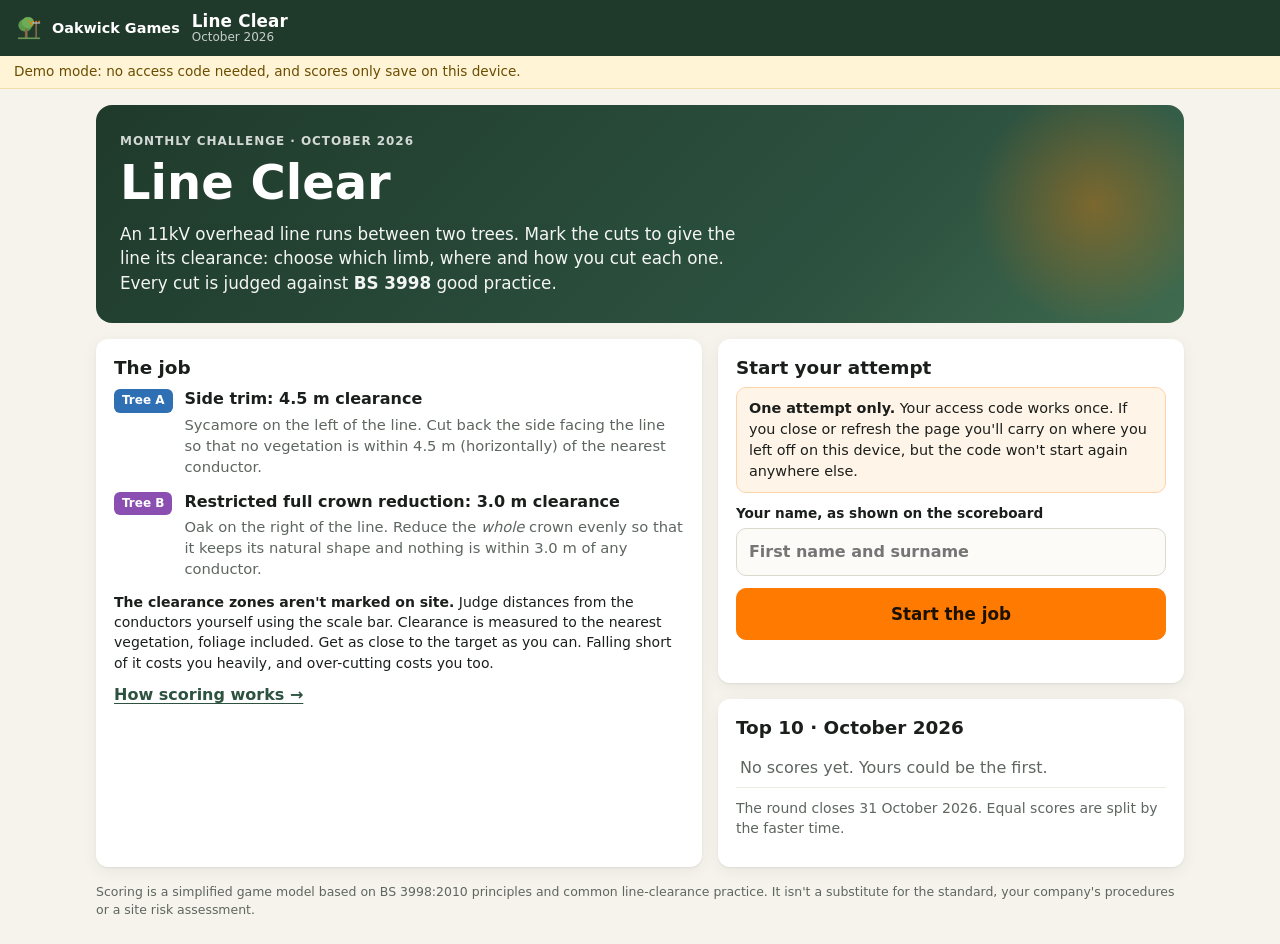
==== games/2026-10-line-clear/index.html @ 3336a116 "Add files via upload" ====
<!doctype html>
<html lang="en-GB">
<head>
<meta charset="utf-8">
<meta name="viewport" content="width=device-width, initial-scale=1, viewport-fit=cover">
<meta name="theme-color" content="#1f3a2b">
<title>Line Clear · Oakwick Games</title>
<link rel="manifest" href="../../manifest.webmanifest">
<link rel="icon" href="../../icons/icon-192.png">
<link rel="apple-touch-icon" href="../../icons/icon-192.png">
<link rel="stylesheet" href="style.css">
</head>
<body>
<header class="bar">
  <a class="brand" href="../../index.html" title="Oakwick Games home"><img src="../../icons/icon-192.png" alt=""><span>Oakwick Games</span></a>
  <div class="title"><strong>Line Clear</strong><span id="roundLabel"></span></div>
  <div class="hud" id="hud" hidden>
    <span class="chip" title="Time"><svg viewBox="0 0 24 24"><circle cx="12" cy="13" r="8"/><path d="M12 9v4l3 2M9 2h6"/></svg><b id="timer">00:00</b></span>
    <span class="chip" title="Cuts marked"><svg viewBox="0 0 24 24"><circle cx="6" cy="6" r="3"/><circle cx="6" cy="18" r="3"/><path d="M20 4L8.1 15.9M14.5 14.5L20 20M8.1 8.1L12 12"/></svg><b id="cutCount">0</b></span>
    <button class="btn primary" id="btnSubmit">Submit</button>
  </div>
</header>

<div class="demo-banner" id="demoBanner" hidden>Demo mode: no access code needed, and scores only save on this device.</div>

<!-- ============ INTRO ============ -->
<main id="screenIntro" class="screen intro">
  <section class="hero">
    <div class="hero-text">
      <p class="eyebrow">Monthly challenge · <span class="roundLabel"></span></p>
      <h1>Line Clear</h1>
      <p class="lede">An 11kV overhead line runs between two trees. Mark the cuts to give the line its clearance: choose which limb, where and how you cut each one. Every cut is judged against <b>BS&nbsp;3998</b> good practice.</p>
    </div>
  </section>

  <div class="intro-grid">
    <section class="card brief">
      <h2>The job</h2>
      <div class="spec">
        <div class="spec-item"><span class="tag a">Tree A</span><div><b>Side trim: 4.5 m clearance</b><p>Sycamore on the left of the line. Cut back the side facing the line so that no vegetation is within 4.5 m (horizontally) of the nearest conductor.</p></div></div>
        <div class="spec-item"><span class="tag b">Tree B</span><div><b>Restricted full crown reduction: 3.0 m clearance</b><p>Oak on the right of the line. Reduce the <i>whole</i> crown evenly so that it keeps its natural shape and nothing is within 3.0 m of any conductor.</p></div></div>
      </div>
      <p class="small"><b>The clearance zones aren't marked on site.</b> Judge distances from the conductors yourself using the scale bar. Clearance is measured to the nearest vegetation, foliage included. Get as close to the target as you can. Falling short of it costs you heavily, and over-cutting costs you too.</p>
      <button class="link" id="btnRules">How scoring works →</button>
    </section>

    <section class="card start" id="startCard">
      <h2>Start your attempt</h2>
      <p class="warn"><b>One attempt only.</b> Your access code works once. If you close or refresh the page you'll carry on where you left off on this device, but the code won't start again anywhere else.</p>
      <form id="startForm" autocomplete="off">
        <label id="codeRow">Access code<input id="inCode" name="code" maxlength="12" placeholder="e.g. K7Q4-M2XP" autocapitalize="characters" spellcheck="false"></label>
        <label>Your name, as shown on the scoreboard<input id="inName" name="name" maxlength="24" placeholder="First name and surname" required></label>
        <button class="btn primary big" type="submit" id="btnStart">Start the job</button>
        <p class="error" id="startError" role="alert"></p>
      </form>
    </section>

    <section class="card done" id="doneCard" hidden>
      <h2>You've played this month</h2>
      <p>Thanks, <b id="doneName"></b>. Your score:</p>
      <p class="bigscore" id="doneScore">0</p>
      <p class="small">The top score when the round closes on <span class="closes"></span> wins the monthly prize.</p>
      <button class="btn" id="btnViewResults" hidden>View my breakdown</button>
    </section>

    <section class="card board">
      <h2>Top 10 · <span class="roundLabel"></span></h2>
      <ol class="leaderboard" id="boardIntro"><li class="muted">Loading…</li></ol>
      <p class="small muted">The round closes <span class="closes"></span>. Equal scores are split by the faster time.</p>
    </section>
  </div>
  <p class="disclaimer">Scoring is a simplified game model based on BS 3998:2010 principles and common line-clearance practice. It isn't a substitute for the standard, your company's procedures or a site risk assessment.</p>
</main>

<!-- ============ PLAY ============ -->
<main id="screenPlay" class="screen play" hidden>
  <div class="stage" id="stage">
    <canvas id="scene" aria-label="Site view: two trees either side of an overhead line. Tap a branch to mark a cut."></canvas>
    <div class="tools">
      <div class="seg" role="group" aria-label="View">
        <button data-view="A">Tree A</button>
        <button data-view="all">Site</button>
        <button data-view="B">Tree B</button>
      </div>
      <div class="seg" role="group" aria-label="Zoom">
        <button data-zoom="-1" title="Zoom out">−</button>
        <button data-zoom="1" title="Zoom in">+</button>
      </div>
      <div class="seg" role="group" aria-label="Layers">
        <button class="on" data-layer="ghost" title="Show wood you're removing">Show removed</button>
      </div>
    </div>
    <div class="toast" id="toast" role="status"></div>
    <div class="hint" id="hint">Tap a branch to mark a cut · drag to pan · pinch or scroll to zoom</div>
  </div>

  <aside class="panel collapsed" id="panel">
    <!-- cut list -->
    <div id="listView">
      <div class="panel-head sheet-head" id="sheetHead"><h3>Your cuts <span id="listCount"></span></h3><span class="head-right"><button class="link" id="btnRules2">Rules</button><span class="sheet-caret" aria-hidden="true"></span></span></div>
      <p class="small muted" id="listEmpty">No cuts yet. Tap a branch in the site view to mark one.</p>
      <div id="cutList"></div>
    </div>
    <!-- cut editor -->
    <div id="editView" hidden>
      <div class="panel-head"><h3 id="editTitle">New cut</h3><button class="icon" id="btnEditClose" title="Close">✕</button></div>
      <div class="closeup-wrap">
        <canvas id="closeup" aria-label="Close-up of the cut"></canvas>
        <div class="closeup-legend"><span><i class="lg-cut"></i>Your cut</span><span><i class="lg-collar"></i>Collar edge</span><span><i class="lg-ridge"></i>Bark ridge</span></div>
        <div class="readout"><span>Stem Ø</span><b id="roDiam">–</b></div>
      </div>
      <div class="ctl">
        <span class="ctl-label">Position <small>(drag the close-up, or nudge)</small></span>
        <div class="nudge">
          <button data-nudge="-0.05">−5 cm</button><button data-nudge="-0.01">−1 cm</button>
          <button data-nudge="0.01">+1 cm</button><button data-nudge="0.05">+5 cm</button>
        </div>
        <small class="muted">− moves towards the union, + moves towards the tip</small>
      </div>
      <div class="ctl">
        <span class="ctl-label">Cut angle <b id="roAngle">0°</b></span>
        <div class="angle-row"><button data-ang="-1">↻</button><input type="range" id="inAngle" min="-60" max="60" step="1" value="0"><button data-ang="1">↺</button></div>
        <small class="muted">0° is square across the stem</small>
      </div>
      <div class="ctl">
        <span class="ctl-label">Technique</span>
        <div class="seg wide" id="segMethod">
          <button data-m="1" class="on">Single cut</button>
          <button data-m="3">Three-cut method</button>
        </div>
      </div>
      <div class="edit-actions">
        <button class="btn primary" id="btnConfirm">Confirm cut</button>
        <button class="btn danger" id="btnDelete" hidden>Delete</button>
      </div>
    </div>
  </aside>
</main>

<!-- ============ RESULTS ============ -->
<main id="screenResults" class="screen results" hidden>
  <section class="result-hero">
    <p class="eyebrow">Your score</p>
    <p class="bigscore" id="resTotal">0</p>
    <p class="muted">out of 1000</p>
    <p id="resRank" class="rank"></p>
  </section>
  <div class="result-grid">
    <section class="card"><canvas id="resultScene" class="result-scene"></canvas></section>
    <section class="card board">
      <h2>Top 10 · <span class="roundLabel"></span></h2>
      <ol class="leaderboard" id="boardResults"></ol>
    </section>
  </div>
  <div id="resTrees" class="result-trees"></div>
  <p class="center"><a class="btn" href="../../index.html">Back to Oakwick Games</a></p>
</main>

<!-- ============ DIALOGS ============ -->
<dialog id="dlgRules" class="dlg">
  <form method="dialog">
    <h2>How scoring works</h2>
    <p>Each tree is worth <b>500</b> points, so the maximum is <b>1000</b>.</p>
    <table class="rules">
      <tr><th>Clearance</th><td>200</td><td>Full marks for hitting the target exactly (A: 4.5 m side, B: 3.0 m all round). Marks drop away the more you over-cut (none left at 1.5 m over). Falling short of the clearance at all halves your marks, and they're gone by 0.5 m short.</td></tr>
      <tr><th>Cut quality</th><td>200</td><td>Every cut is scored out of 100 against BS&nbsp;3998 good practice (below), then averaged, with bigger cuts counting for more.</td></tr>
      <tr><th>Crown</th><td>100</td><td>Remove no more than 30% of the leaf-bearing material. On Tree B, reduce the crown <i>evenly all round</i> so it keeps its natural shape.</td></tr>
    </table>
    <h3>Each cut (out of 100)</h3>
    <ul class="rules-list">
      <li><b>Position (45):</b> removal cuts go just outside the branch collar, and reduction cuts go just beyond a lateral (a growth point). No flush cuts into the collar or bark ridge, and no stubs. A heading cut between unions gets no position marks.</li>
      <li><b>Angle (20):</b> use the angle that keeps the wound smallest without damaging the collar or ridge. For a reduction, that's roughly bisecting the branch bark ridge and a line square to the stem you're removing.</li>
      <li><b>Proportions (15):</b> when reducing, the lateral you keep should be at least one-third of the diameter of the stem you're removing. When removing a branch, it should be no more than one-third of the parent stem.</li>
      <li><b>Wound size (10):</b> keep cuts to 100 mm diameter or less.</li>
      <li><b>Technique (10):</b> use the three-cut method on limbs over 75 mm so the bark doesn't tear.</li>
    </ul>
    <p class="small">The clearance zones aren't drawn while you work, so judge them from the conductors and the scale bar. You'll see them, and your actual clearances, on the results screen. On Tree A, cuts that don't help the clearance count half. BS&nbsp;3998 says to remove no more than necessary. Equal scores are split by the faster time.</p>
    <p class="disclaimer">This is a simplified game model based on BS 3998:2010 principles. Always follow the standard and your company's procedures on site.</p>
    <div class="dlg-actions"><button class="btn primary" value="ok">Got it</button></div>
  </form>
</dialog>

<dialog id="dlgSubmit" class="dlg">
  <form method="dialog">
    <h2>Submit your work?</h2>
    <p id="submitSummary"></p>
    <p><b>This is final.</b> Once you submit, you can't change your cuts or play again this month.</p>
    <p class="error" id="submitError" role="alert"></p>
    <div class="dlg-actions"><button class="btn" value="cancel">Keep working</button><button class="btn primary" id="btnSubmitGo" value="go">Submit</button></div>
  </form>
</dialog>

<script src="config.js"></script>
<script src="trees-data.js"></script>
<script src="engine.js"></script>
<script src="game.js"></script>
<script>
  if ('serviceWorker' in navigator && location.protocol === 'https:') navigator.serviceWorker.register('../../sw.js').catch(function () {});
</script>
</body>
</html>
---- games/2026-10-line-clear/style.css ----
:root {
  --forest: #1f3a2b;
  --forest-2: #2d5240;
  --moss: #4f7a4a;
  --hivis: #ff7a00;
  --hivis-dk: #d96400;
  --paper: #f5f3ec;
  --card: #ffffff;
  --ink: #1b1f1c;
  --muted: #5e6660;
  --line: #dcd8cc;
  --a: #2f6fb3;
  --b: #8a4fb0;
  --bad: #c2362b;
  --good: #2f8a4a;
  --radius: 12px;
  --shadow: 0 1px 2px rgba(0,0,0,.06), 0 4px 16px rgba(0,0,0,.06);
  --font: system-ui, -apple-system, "Segoe UI", Roboto, "Helvetica Neue", Arial, sans-serif;
}
* { box-sizing: border-box; }
html, body { margin: 0; }
body { display: flex; flex-direction: column; min-height: 100vh; min-height: 100dvh; }
body.playing { height: 100vh; height: 100dvh; overflow: hidden; }
body { font-family: var(--font); color: var(--ink); background: var(--paper); line-height: 1.45; -webkit-tap-highlight-color: transparent; }
[hidden] { display: none !important; }
h1, h2, h3 { line-height: 1.15; margin: 0 0 .5em; }
h2 { font-size: 1.15rem; }
h3 { font-size: 1rem; }
p { margin: 0 0 .75em; }
.small { font-size: .875rem; }
.muted { color: var(--muted); }
.center { text-align: center; }
button { font: inherit; color: inherit; }

/* ---------- top bar ---------- */
.bar { position: sticky; top: 0; z-index: 20; display: flex; align-items: center; gap: 12px; padding: 8px 14px; padding-top: max(8px, env(safe-area-inset-top)); background: var(--forest); color: #fff; min-height: 56px; }
.brand { display: flex; align-items: center; gap: 8px; color: #fff; text-decoration: none; font-weight: 600; font-size: .9rem; white-space: nowrap; }
.brand img { width: 30px; height: 30px; border-radius: 7px; }
.title { display: flex; flex-direction: column; line-height: 1.1; margin-right: auto; }
.title strong { font-size: 1.05rem; letter-spacing: .01em; }
.title span { font-size: .75rem; opacity: .75; }
.hud { display: flex; align-items: center; gap: 8px; }
.chip { display: inline-flex; align-items: center; gap: 5px; background: rgba(255,255,255,.12); border-radius: 999px; padding: 5px 10px; font-size: .85rem; font-variant-numeric: tabular-nums; }
.chip svg { width: 16px; height: 16px; fill: none; stroke: currentColor; stroke-width: 2; stroke-linecap: round; }
.demo-banner { background: #fff4d6; color: #6b4d00; font-size: .85rem; padding: 6px 14px; border-bottom: 1px solid #f0dfa8; }

/* ---------- buttons ---------- */
.btn { display: inline-flex; align-items: center; justify-content: center; gap: 6px; border: 1px solid var(--line); background: #fff; border-radius: 10px; padding: 9px 14px; font-weight: 600; cursor: pointer; text-decoration: none; color: var(--ink); min-height: 40px; }
.btn:hover { border-color: #bfb9a8; }
.btn.primary { background: var(--hivis); border-color: var(--hivis); color: #1a1100; }
.btn.primary:hover { background: #ff8b1f; }
.btn.danger { color: var(--bad); border-color: #ecc4c0; }
.btn.big { width: 100%; padding: 13px; font-size: 1.05rem; }
.btn:disabled { opacity: .55; cursor: wait; }
.link { background: none; border: 0; padding: 0; color: var(--forest-2); font-weight: 600; cursor: pointer; text-decoration: underline; text-underline-offset: 3px; }
.icon { background: none; border: 0; font-size: 1.1rem; cursor: pointer; padding: 4px 8px; border-radius: 8px; }
.icon:hover { background: #f0ede4; }
.bar .btn.primary { min-height: 36px; padding: 6px 14px; }

/* ---------- intro ---------- */
.screen.intro, .screen.results { width: 100%; max-width: 1120px; margin: 0 auto; padding: 16px; }
.hero { background: linear-gradient(135deg, var(--forest) 0%, var(--forest-2) 70%, #3f6b4f 100%); color: #fff; border-radius: 16px; padding: 28px 24px; margin-bottom: 16px; position: relative; overflow: hidden; }
.hero::after { content: ""; position: absolute; right: -40px; top: -30px; width: 260px; height: 260px; border-radius: 50%; background: radial-gradient(circle, rgba(255,122,0,.35), transparent 65%); }
.hero h1 { font-size: clamp(2rem, 6vw, 3rem); margin-bottom: .25em; }
.hero .lede { max-width: 640px; font-size: 1.05rem; opacity: .95; margin: 0; }
.eyebrow { text-transform: uppercase; letter-spacing: .08em; font-size: .75rem; font-weight: 700; opacity: .8; margin-bottom: .4em; }
.intro-grid { display: grid; grid-template-columns: 1.3fr 1fr; gap: 16px; }
.card { background: var(--card); border-radius: var(--radius); box-shadow: var(--shadow); padding: 18px; min-width: 0; }
.brief { grid-row: span 2; }
.spec { display: grid; gap: 12px; margin-bottom: 12px; }
.spec-item { display: flex; gap: 12px; align-items: flex-start; }
.spec-item p { margin: .2em 0 0; color: var(--muted); font-size: .92rem; }
.tag { flex: none; font-size: .75rem; font-weight: 700; color: #fff; padding: 3px 8px; border-radius: 6px; margin-top: 2px; }
.tag.a { background: var(--a); } .tag.b { background: var(--b); }
.warn { background: #fff4e8; border: 1px solid #ffd2a8; border-radius: 10px; padding: 10px 12px; font-size: .9rem; }
form label { display: block; font-size: .85rem; font-weight: 600; margin-bottom: 12px; }
form input { display: block; width: 100%; margin-top: 5px; font: inherit; font-size: 1rem; padding: 11px 12px; border: 1px solid var(--line); border-radius: 10px; background: #fcfbf8; }
form input:focus { outline: 2px solid var(--hivis); outline-offset: 1px; border-color: transparent; }
#inCode { text-transform: uppercase; letter-spacing: .12em; font-family: ui-monospace, "SF Mono", Consolas, monospace; }
.error { color: var(--bad); font-size: .9rem; min-height: 1.2em; margin: 8px 0 0; }
.bigscore { font-size: 3.2rem; font-weight: 800; margin: 0; line-height: 1; font-variant-numeric: tabular-nums; color: var(--forest); }
.disclaimer { font-size: .78rem; color: var(--muted); margin-top: 16px; }

/* leaderboard */
.leaderboard { list-style: none; padding: 0; margin: 0 0 10px; counter-reset: rank; }
.leaderboard li { display: flex; align-items: center; gap: 10px; padding: 8px 4px; border-bottom: 1px solid #eeebe3; counter-increment: rank; font-variant-numeric: tabular-nums; }
.leaderboard li:not(.muted)::before { content: counter(rank); width: 26px; height: 26px; flex: none; border-radius: 50%; background: #efece3; display: grid; place-items: center; font-weight: 700; font-size: .8rem; }
.leaderboard li:nth-child(1)::before { background: #f6c945; }
.leaderboard li:nth-child(2)::before { background: #d6d9dc; }
.leaderboard li:nth-child(3)::before { background: #e3a877; }
.leaderboard .nm { flex: 1; min-width: 0; overflow: hidden; text-overflow: ellipsis; white-space: nowrap; }
.leaderboard .sc { font-weight: 700; }
.leaderboard .tm { color: var(--muted); font-size: .8rem; width: 44px; text-align: right; }
.leaderboard li.me { background: #fff4e8; border-radius: 8px; }

/* ---------- play ---------- */
.screen.play { flex: 1; min-height: 0; display: flex; }
.stage { position: relative; flex: 1; min-width: 0; background: #cfe3ef; overflow: hidden; touch-action: none; }
#scene { display: block; width: 100%; height: 100%; cursor: crosshair; }
.stage.measure #scene { cursor: cell; }
.stage.panning #scene { cursor: grabbing; }
.tools { position: absolute; left: 10px; right: 10px; top: 10px; display: flex; flex-wrap: wrap; gap: 8px; pointer-events: none; }
.seg { display: inline-flex; background: rgba(255,255,255,.94); border-radius: 10px; box-shadow: var(--shadow); padding: 3px; pointer-events: auto; }
.seg button { border: 0; background: none; padding: 6px 10px; border-radius: 7px; font-size: .85rem; font-weight: 600; cursor: pointer; display: inline-flex; align-items: center; gap: 5px; min-height: 32px; }
.seg button svg { width: 16px; height: 16px; fill: none; stroke: currentColor; stroke-width: 2; stroke-linecap: round; stroke-linejoin: round; }
.seg button.on { background: var(--forest); color: #fff; }
.seg button:not(.on):hover { background: #efece3; }
.seg.wide { display: flex; box-shadow: none; border: 1px solid var(--line); }
.seg.wide button { flex: 1; justify-content: center; }
.toast { position: absolute; left: 50%; bottom: 60px; transform: translateX(-50%) translateY(20px); background: rgba(27,31,28,.92); color: #fff; padding: 9px 14px; border-radius: 10px; font-size: .9rem; opacity: 0; transition: .25s; pointer-events: none; max-width: calc(100% - 32px); text-align: center; }
.toast.show { opacity: 1; transform: translateX(-50%); }
.hint { position: absolute; left: 50%; bottom: 14px; transform: translateX(-50%); background: rgba(255,255,255,.9); padding: 6px 12px; border-radius: 999px; font-size: .8rem; color: var(--muted); white-space: nowrap; pointer-events: none; }

.panel { width: 340px; flex: none; background: #fff; border-left: 1px solid var(--line); overflow-y: auto; padding: 14px 16px calc(16px + env(safe-area-inset-bottom)); }
.panel-head { display: flex; align-items: center; justify-content: space-between; margin-bottom: 8px; }
.panel-head h3 { margin: 0; }
.cut-group h4 { font-size: .8rem; text-transform: uppercase; letter-spacing: .06em; color: var(--muted); margin: 14px 0 6px; }
.cut-item { display: flex; align-items: center; gap: 10px; padding: 8px 10px; border: 1px solid #ebe8df; border-radius: 10px; margin-bottom: 6px; cursor: pointer; background: #fff; width: 100%; text-align: left; }
.cut-item:hover { border-color: var(--hivis); }
.cut-item .num { width: 26px; height: 26px; border-radius: 50%; background: var(--hivis); color: #1a1100; font-weight: 700; display: grid; place-items: center; font-size: .8rem; flex: none; }
.cut-item .meta { flex: 1; font-size: .85rem; }
.cut-item .meta b { display: block; font-size: .9rem; }

.closeup-wrap { position: relative; background: #e6eff4; border-radius: 10px; overflow: hidden; margin-bottom: 8px; }
#closeup { display: block; width: 100%; aspect-ratio: 1 / 1; touch-action: none; cursor: ew-resize; }
.closeup-legend { position: absolute; left: 6px; bottom: 6px; display: flex; gap: 8px; font-size: .7rem; background: rgba(255,255,255,.85); padding: 3px 7px; border-radius: 6px; }
.closeup-legend i { display: inline-block; width: 12px; height: 3px; vertical-align: middle; margin-right: 3px; border-radius: 2px; }
.lg-cut { background: var(--hivis); } .lg-collar { background: #e9d5a7; outline: 1px solid #8a6a3a; } .lg-ridge { background: #2e1d10; }
.readout { position: absolute; right: 6px; top: 6px; display: flex; gap: 6px; align-items: baseline; padding: 5px 9px; background: rgba(255,255,255,.92); border-radius: 8px; font-size: .8rem; box-shadow: 0 1px 3px rgba(0,0,0,.12); }
.readout b { font-size: 1rem; font-variant-numeric: tabular-nums; }
.ctl { margin-bottom: 12px; }
.ctl-label { display: block; font-size: .85rem; font-weight: 600; margin-bottom: 5px; }
.ctl-label small { font-weight: 400; color: var(--muted); }
.ctl small.muted { display: block; font-size: .75rem; margin-top: 3px; }
.nudge { display: grid; grid-template-columns: repeat(4, 1fr); gap: 6px; }
.nudge button, .angle-row button { border: 1px solid var(--line); background: #fff; border-radius: 8px; padding: 7px 0; font-weight: 600; cursor: pointer; font-size: .85rem; }
.nudge button:hover, .angle-row button:hover { border-color: var(--hivis); }
.angle-row { display: flex; align-items: center; gap: 8px; }
.angle-row button { width: 40px; font-size: 1.05rem; }
.angle-row input { flex: 1; accent-color: var(--hivis); }
.edit-actions { display: flex; gap: 8px; margin-top: 6px; }
.edit-actions .btn.primary { flex: 1; }

/* ---------- results ---------- */
.result-hero { text-align: center; padding: 18px 0 8px; }
.result-hero .bigscore { font-size: 4.2rem; }
.rank { font-weight: 700; color: var(--hivis-dk); margin-top: 6px; }
.result-grid { display: grid; grid-template-columns: 1.4fr 1fr; gap: 16px; margin: 12px 0 16px; }
.result-scene { width: 100%; aspect-ratio: 16 / 10; display: block; border-radius: 8px; background: #cfe3ef; }
.result-trees { display: grid; grid-template-columns: 1fr 1fr; gap: 16px; margin-bottom: 20px; }
.tree-res h2 { display: flex; align-items: center; justify-content: space-between; gap: 10px; }
.tree-res h2 .pts { font-size: 1.3rem; color: var(--forest); font-variant-numeric: tabular-nums; }
.bars { display: grid; gap: 8px; margin: 10px 0 14px; }
.barrow { display: grid; grid-template-columns: 110px 1fr 64px; gap: 8px; align-items: center; font-size: .85rem; }
.barrow .track { display: block; height: 10px; background: #eeebe3; border-radius: 99px; overflow: hidden; }
.barrow .fill { display: block; height: 100%; background: var(--moss); border-radius: 99px; }
.barrow .v { text-align: right; font-variant-numeric: tabular-nums; font-weight: 600; }
.facts { font-size: .88rem; color: var(--muted); margin-bottom: 10px; }
.facts b { color: var(--ink); }
.cutres { border-top: 1px solid #eeebe3; padding: 8px 0; font-size: .85rem; display: grid; grid-template-columns: 28px 1fr 42px; gap: 8px; }
.cutres .num { width: 24px; height: 24px; border-radius: 50%; background: #efece3; display: grid; place-items: center; font-weight: 700; font-size: .75rem; }
.cutres .s { font-weight: 700; text-align: right; font-variant-numeric: tabular-nums; }
.cutres .s.good { color: var(--good); } .cutres .s.bad { color: var(--bad); }
.cutres ul { margin: 3px 0 0; padding-left: 16px; color: var(--muted); }
.cutres .ok { color: var(--good); }

/* ---------- dialogs ---------- */
.dlg { border: 0; border-radius: 14px; padding: 0; max-width: 560px; width: calc(100% - 24px); box-shadow: 0 20px 60px rgba(0,0,0,.3); }
.dlg::backdrop { background: rgba(15,25,18,.55); }
.dlg form { padding: 20px; max-height: 85vh; overflow-y: auto; }
.dlg-actions { display: flex; justify-content: flex-end; gap: 8px; margin-top: 14px; }
table.rules { width: 100%; border-collapse: collapse; font-size: .88rem; margin-bottom: 12px; }
table.rules th { text-align: left; white-space: nowrap; vertical-align: top; padding: 8px 8px 8px 0; }
table.rules td { padding: 8px 6px; border-top: 1px solid #eeebe3; vertical-align: top; }
table.rules td:nth-child(2) { font-weight: 700; color: var(--forest); }
table.rules tr:first-child td { border-top: 0; }
.rules-list { padding-left: 18px; font-size: .88rem; }
.rules-list li { margin-bottom: 6px; }

/* ---------- responsive ---------- */
@media (max-width: 860px) {
  .intro-grid, .result-grid, .result-trees { grid-template-columns: 1fr; }
  .brief { grid-row: auto; }
  .screen.play { flex-direction: column; }
  .panel { width: auto; border-left: 0; border-top: 1px solid var(--line); max-height: 46vh; flex: none; }
  .panel.editing { max-height: 62vh; }
  .editing .closeup-wrap { width: 58%; float: left; margin-right: 10px; }
  .editing .readout { overflow: hidden; }
  .seg button span { display: none; }
  .hint { display: none; }
  .brand span { display: none; }
}
@media (max-width: 520px) {
  .bar { gap: 8px; padding-left: 10px; padding-right: 10px; }
  .chip { padding: 4px 8px; }
  .title span { display: none; }
  .editing .closeup-wrap { width: 100%; float: none; margin-right: 0; }
  #closeup { aspect-ratio: 16 / 10; }
  .barrow { grid-template-columns: 90px 1fr 56px; }
}

details.cuts-detail summary { cursor: pointer; font-weight: 700; margin: 6px 0; list-style-position: inside; }
.edit-actions { position: sticky; bottom: calc(-16px - env(safe-area-inset-bottom)); background: #fff; padding: 10px 0 12px; margin-bottom: -12px; border-top: 1px solid #eeebe3; }
@media (max-width: 860px) {
  .demo-banner { font-size: .75rem; padding: 4px 10px; }
  .panel.editing { max-height: 60vh; }
}

/* ---------- phone optimisation ---------- */
button, .btn, .seg button, .cut-item { touch-action: manipulation; }
.head-right { display: flex; align-items: center; gap: 12px; }
.sheet-caret { display: none; }
@media (max-width: 860px) {
  .bar { min-height: 50px; padding-top: max(6px, env(safe-area-inset-top)); padding-bottom: 6px; }
  .title { flex-direction: row; align-items: baseline; gap: 8px; white-space: nowrap; }
  .tools { left: 8px; right: 8px; top: 8px; gap: 6px; }
  .seg button { min-height: 38px; min-width: 38px; justify-content: center; padding: 6px 9px; }
  .panel { padding: 0 14px calc(12px + env(safe-area-inset-bottom)); box-shadow: 0 -6px 20px rgba(0,0,0,.08); border-radius: 16px 16px 0 0; margin-top: -12px; position: relative; z-index: 5; }
  .panel::before { content: ""; display: block; width: 40px; height: 4px; border-radius: 4px; background: #d6d1c4; margin: 8px auto 2px; }
  .sheet-head { cursor: pointer; min-height: 40px; margin-bottom: 4px; }
  .sheet-caret { display: inline-block; width: 10px; height: 10px; border-right: 2px solid var(--muted); border-bottom: 2px solid var(--muted); transform: rotate(-135deg); margin-top: 4px; transition: transform .2s; }
  .panel:not(.collapsed) .sheet-caret { transform: rotate(45deg); margin-top: -4px; }
  .panel.collapsed:not(.editing) { max-height: 64px; overflow: hidden; }
  .panel.collapsed:not(.editing) #listEmpty, .panel.collapsed:not(.editing) #cutList { display: none; }
  .panel:not(.collapsed):not(.editing) { max-height: 45vh; }
  .panel.editing { max-height: 62vh; max-height: 62dvh; }
  .panel.editing::before { margin-bottom: 6px; }
  .nudge button, .angle-row button { min-height: 42px; }
  .angle-row input { height: 36px; }
  .ctl { margin-bottom: 10px; }
  .ctl small.muted { display: none; }
  .ctl-label small { display: none; }
  .edit-actions .btn { min-height: 46px; }
  .editing .closeup-wrap { width: 100%; float: none; margin-right: 0; }
  #closeup { aspect-ratio: 2 / 1; }
  .closeup-legend { font-size: .65rem; gap: 6px; }
  .cut-item { min-height: 48px; }
  .stage .toast { bottom: 24px; }
}
@media (max-width: 420px) {
  .seg button { padding: 6px 7px; font-size: .8rem; }
  .brand img { width: 26px; height: 26px; }
  .chip { font-size: .8rem; gap: 4px; }
  .bar .btn.primary { padding: 6px 11px; }
}
/* phones held sideways: keep the site view wide, panel on the right */
@media (max-height: 500px) and (orientation: landscape) {
  .bar { min-height: 44px; padding-top: 4px; padding-bottom: 4px; }
  .demo-banner { display: none; }
  .screen.play { flex-direction: row; }
  .panel, .panel.editing, .panel:not(.collapsed):not(.editing), .panel.collapsed:not(.editing) { width: 300px; max-height: none; margin-top: 0; border-radius: 0; border-top: 0; border-left: 1px solid var(--line); overflow-y: auto; }
  .panel.collapsed:not(.editing) #listEmpty, .panel.collapsed:not(.editing) #cutList { display: block; }
  .panel::before, .sheet-caret { display: none; }
  #closeup { aspect-ratio: 16 / 10; }
  .tools .seg[aria-label="Layers"] { display: none; }
}
@media (pointer: coarse) {
  .tools .seg[aria-label="Zoom"] { display: none; }
}
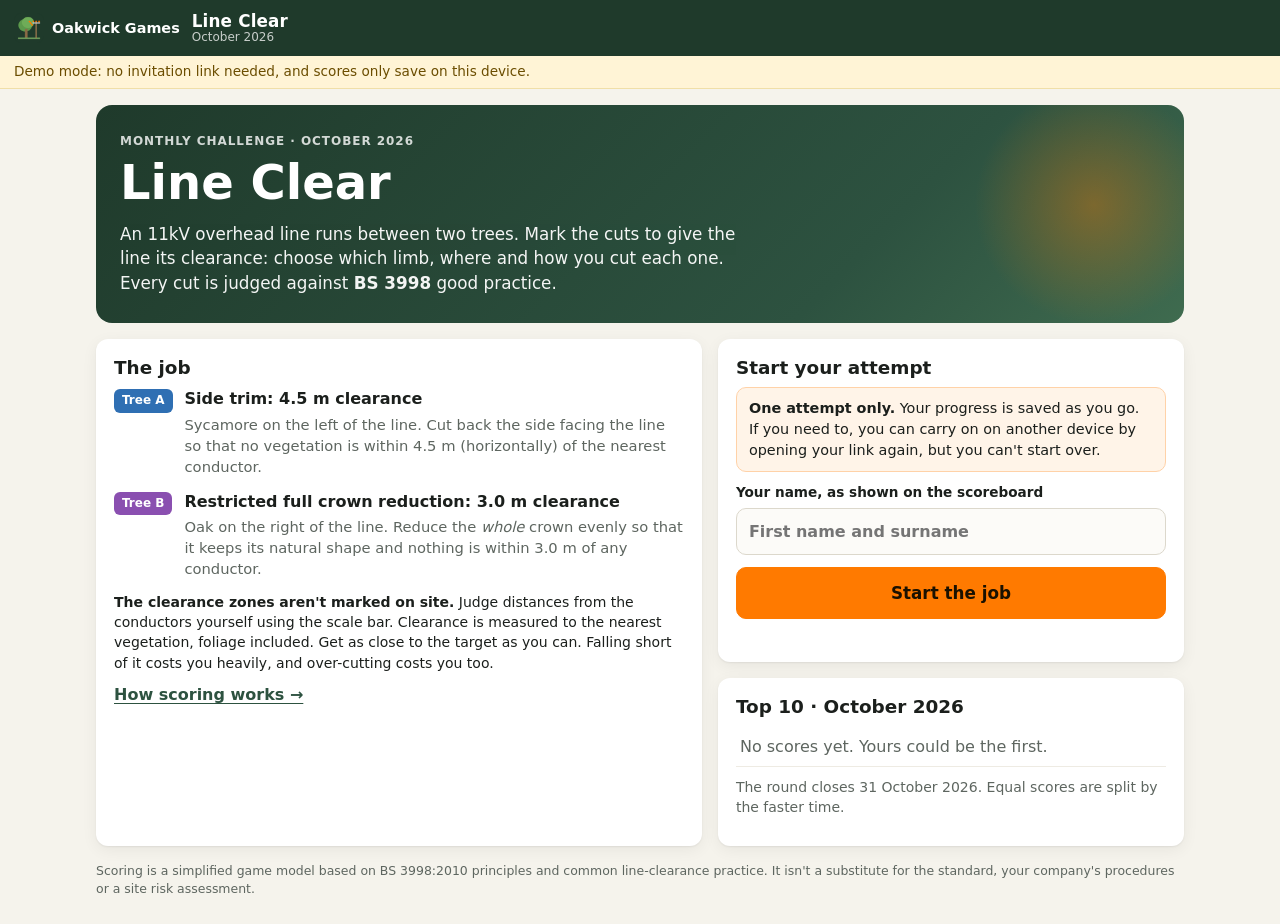
==== commit 730bce9c: "Add files via upload" ====
--- a/games/2026-10-line-clear/index.html
+++ b/games/2026-10-line-clear/index.html
@@ -21,7 +21,7 @@
   </div>
 </header>
 
-<div class="demo-banner" id="demoBanner" hidden>Demo mode: no access code needed, and scores only save on this device.</div>
+<div class="demo-banner" id="demoBanner" hidden>Demo mode: no invitation link needed, and scores only save on this device.</div>
 
 <!-- ============ INTRO ============ -->
 <main id="screenIntro" class="screen intro">
@@ -44,15 +44,33 @@
       <button class="link" id="btnRules">How scoring works →</button>
     </section>
 
+    <section class="card winner-card" id="winnerCard" hidden>
+      <p class="eyebrow">Winner · <span class="roundLabel"></span></p>
+      <h2 id="winName"></h2>
+      <p>with <b id="winScore"></b> points</p>
+      <a class="btn primary" id="winLink" href="?view=winner">See the winning cuts and scores →</a>
+    </section>
+
     <section class="card start" id="startCard">
-      <h2>Start your attempt</h2>
-      <p class="warn"><b>One attempt only.</b> Your access code works once. If you close or refresh the page you'll carry on where you left off on this device, but the code won't start again anywhere else.</p>
+      <h2 id="startTitle">Start your attempt</h2>
+      <p class="hello" id="startHello" hidden></p>
+      <p class="warn"><b>One attempt only.</b> Your progress is saved as you go. If you need to, you can carry on on another device by opening your link again, but you can't start over.</p>
       <form id="startForm" autocomplete="off">
-        <label id="codeRow">Access code<input id="inCode" name="code" maxlength="12" placeholder="e.g. K7Q4-M2XP" autocapitalize="characters" spellcheck="false"></label>
-        <label>Your name, as shown on the scoreboard<input id="inName" name="name" maxlength="24" placeholder="First name and surname" required></label>
+        <label id="nameRow" hidden>Your name, as shown on the scoreboard<input id="inName" name="name" maxlength="24" placeholder="First name and surname"></label>
         <button class="btn primary big" type="submit" id="btnStart">Start the job</button>
         <p class="error" id="startError" role="alert"></p>
       </form>
+    </section>
+
+    <section class="card" id="noKeyCard" hidden>
+      <h2 id="noKeyTitle">Play from your email</h2>
+      <p id="noKeyText">Each month you'll get an email with your own link to play. Open that link and it signs you in automatically. There's nothing to type.</p>
+      <p class="small muted">Can't find it? Ask the organiser to resend your invitation.</p>
+    </section>
+
+    <section class="card" id="closedCard" hidden>
+      <h2>This round has closed</h2>
+      <p>Thanks for your interest. Look out for next month's game in your email.</p>
     </section>
 
     <section class="card done" id="doneCard" hidden>
@@ -66,7 +84,7 @@
     <section class="card board">
       <h2>Top 10 · <span class="roundLabel"></span></h2>
       <ol class="leaderboard" id="boardIntro"><li class="muted">Loading…</li></ol>
-      <p class="small muted">The round closes <span class="closes"></span>. Equal scores are split by the faster time.</p>
+      <p class="small muted" id="boardNote">The round closes <span class="closes"></span>. Equal scores are split by the faster time.</p>
     </section>
   </div>
   <p class="disclaimer">Scoring is a simplified game model based on BS 3998:2010 principles and common line-clearance practice. It isn't a substitute for the standard, your company's procedures or a site risk assessment.</p>
@@ -108,9 +126,10 @@
         <canvas id="closeup" aria-label="Close-up of the cut"></canvas>
         <div class="closeup-legend"><span><i class="lg-cut"></i>Your cut</span><span><i class="lg-collar"></i>Collar edge</span><span><i class="lg-ridge"></i>Bark ridge</span></div>
         <div class="readout"><span>Stem Ø</span><b id="roDiam">–</b></div>
+        <div class="closeup-tip">Wrong branch? Tap the right one here</div>
       </div>
       <div class="ctl">
-        <span class="ctl-label">Position <small>(drag the close-up, or nudge)</small></span>
+        <span class="ctl-label">Position <small>(drag to slide, or nudge)</small></span>
         <div class="nudge">
           <button data-nudge="-0.05">−5 cm</button><button data-nudge="-0.01">−1 cm</button>
           <button data-nudge="0.01">+1 cm</button><button data-nudge="0.05">+5 cm</button>
@@ -140,7 +159,8 @@
 <!-- ============ RESULTS ============ -->
 <main id="screenResults" class="screen results" hidden>
   <section class="result-hero">
-    <p class="eyebrow">Your score</p>
+    <p class="eyebrow" id="resEyebrow">Your score</p>
+    <h2 class="res-name" id="resName" hidden></h2>
     <p class="bigscore" id="resTotal">0</p>
     <p class="muted">out of 1000</p>
     <p id="resRank" class="rank"></p>
@@ -148,12 +168,12 @@
   <div class="result-grid">
     <section class="card"><canvas id="resultScene" class="result-scene"></canvas></section>
     <section class="card board">
-      <h2>Top 10 · <span class="roundLabel"></span></h2>
+      <h2><span id="boardResTitle">Top 10</span> · <span class="roundLabel"></span></h2>
       <ol class="leaderboard" id="boardResults"></ol>
     </section>
   </div>
   <div id="resTrees" class="result-trees"></div>
-  <p class="center"><a class="btn" href="../../index.html">Back to Oakwick Games</a></p>
+  <p class="center"><a class="btn" id="resBackGame" href="./" hidden>Back to the game</a> <a class="btn" href="../../index.html">Back to Oakwick Games</a></p>
 </main>
 
 <!-- ============ DIALOGS ============ -->
--- a/games/2026-10-line-clear/style.css
+++ b/games/2026-10-line-clear/style.css
@@ -257,3 +257,19 @@
 @media (pointer: coarse) {
   .tools .seg[aria-label="Zoom"] { display: none; }
 }
+
+.closeup-tip { position: absolute; left: 50%; bottom: 34px; transform: translateX(-50%); background: rgba(31,58,43,.85); color: #fff; font-size: .7rem; font-weight: 600; padding: 4px 9px; border-radius: 999px; white-space: nowrap; pointer-events: none; }
+#closeup { cursor: pointer; }
+.closeup-tip.show { animation: tipfade 4.5s ease forwards; }
+.closeup-tip:not(.show) { opacity: 0; }
+@keyframes tipfade { 0%, 75% { opacity: 1; } 100% { opacity: 0; } }
+
+.winner-card { background: linear-gradient(135deg, #fff8e6, #fff); border: 1px solid #f6d58a; }
+.winner-card h2 { font-size: 1.5rem; margin-bottom: .15em; }
+.winner-card .eyebrow { color: #a86b00; opacity: 1; }
+.hello { font-size: 1.1rem; font-weight: 700; color: var(--forest); }
+.res-name { font-size: 1.6rem; margin: 0 0 6px; color: var(--forest); }
+@media (max-width: 860px) {
+  /* on phones, put the "start / your score / winner" cards above the job description */
+  .intro-grid > .start, .intro-grid > .done, .intro-grid > .winner-card, #noKeyCard, #closedCard { order: -1; }
+}
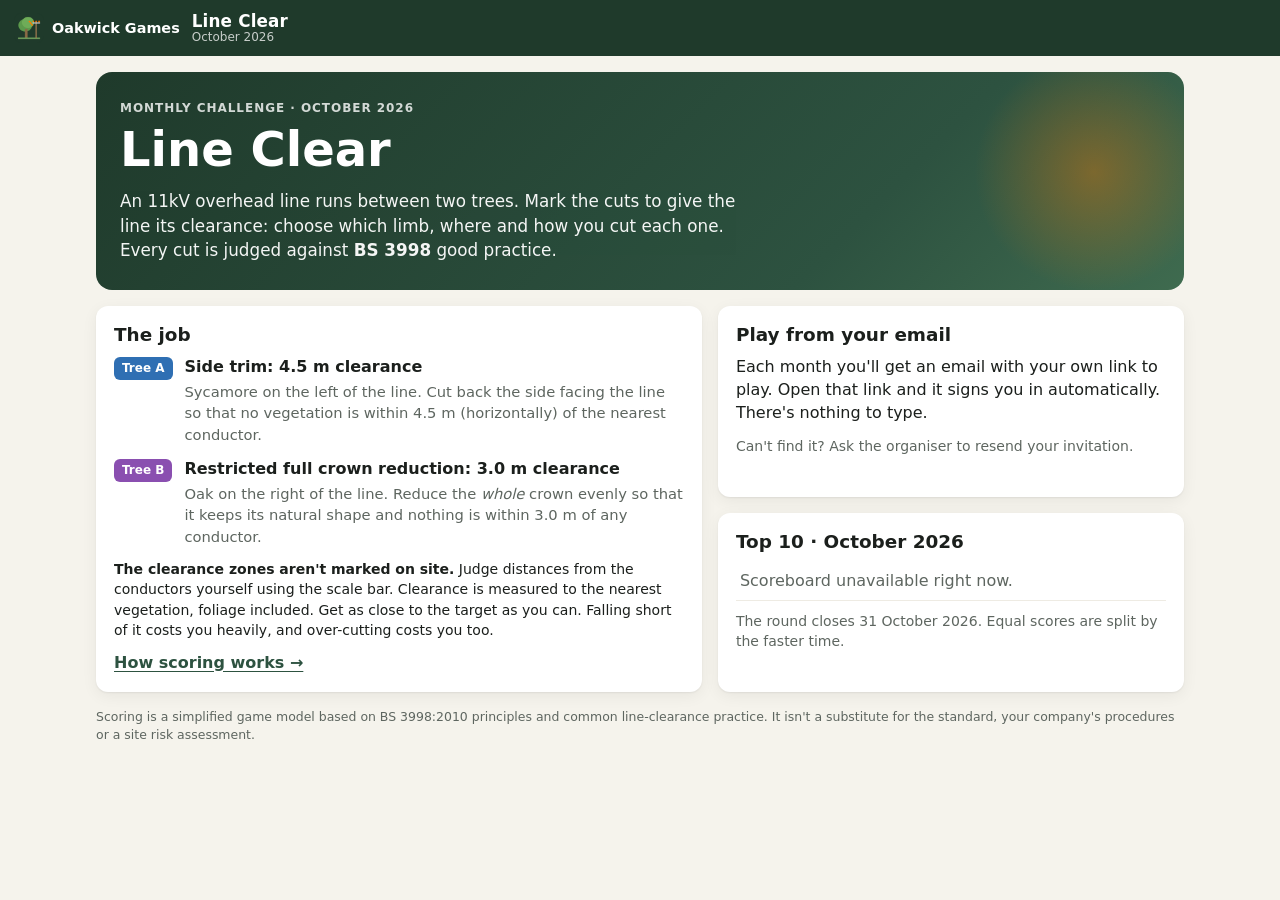
==== commit 91b16f32: "Add files via upload" ====
--- a/games/2026-10-line-clear/index.html
+++ b/games/2026-10-line-clear/index.html
@@ -184,17 +184,17 @@
     <table class="rules">
       <tr><th>Clearance</th><td>200</td><td>Full marks for hitting the target exactly (A: 4.5 m side, B: 3.0 m all round). Marks drop away the more you over-cut (none left at 1.5 m over). Falling short of the clearance at all halves your marks, and they're gone by 0.5 m short.</td></tr>
       <tr><th>Cut quality</th><td>200</td><td>Every cut is scored out of 100 against BS&nbsp;3998 good practice (below), then averaged, with bigger cuts counting for more.</td></tr>
-      <tr><th>Crown</th><td>100</td><td>Remove no more than 30% of the leaf-bearing material. On Tree B, reduce the crown <i>evenly all round</i> so it keeps its natural shape.</td></tr>
+      <tr><th>Crown</th><td>100</td><td>Remove no more than 30% of the leaf-bearing material.</td></tr>
     </table>
     <h3>Each cut (out of 100)</h3>
     <ul class="rules-list">
-      <li><b>Position (45):</b> removal cuts go just outside the branch collar, and reduction cuts go just beyond a lateral (a growth point). No flush cuts into the collar or bark ridge, and no stubs. A heading cut between unions gets no position marks.</li>
-      <li><b>Angle (20):</b> use the angle that keeps the wound smallest without damaging the collar or ridge. For a reduction, that's roughly bisecting the branch bark ridge and a line square to the stem you're removing.</li>
-      <li><b>Proportions (15):</b> when reducing, the lateral you keep should be at least one-third of the diameter of the stem you're removing. When removing a branch, it should be no more than one-third of the parent stem.</li>
-      <li><b>Wound size (10):</b> keep cuts to 100 mm diameter or less.</li>
-      <li><b>Technique (10):</b> use the three-cut method on limbs over 75 mm so the bark doesn't tear.</li>
+      <li>Cut Position (45)</li>
+      <li>Cut Angle (20)</li>
+      <li>Cut Proportions (15)</li>
+      <li>Wound Size (10)</li>
+      <li>Technique (10)</li>
     </ul>
-    <p class="small">The clearance zones aren't drawn while you work, so judge them from the conductors and the scale bar. You'll see them, and your actual clearances, on the results screen. On Tree A, cuts that don't help the clearance count half. BS&nbsp;3998 says to remove no more than necessary. Equal scores are split by the faster time.</p>
+    <p class="small">The clearance zones aren't drawn while you work, so judge them from the conductors and the scale bar. You'll see them, and your actual clearances, on the results screen. Equal scores are split by the faster time.</p>
     <p class="disclaimer">This is a simplified game model based on BS 3998:2010 principles. Always follow the standard and your company's procedures on site.</p>
     <div class="dlg-actions"><button class="btn primary" value="ok">Got it</button></div>
   </form>
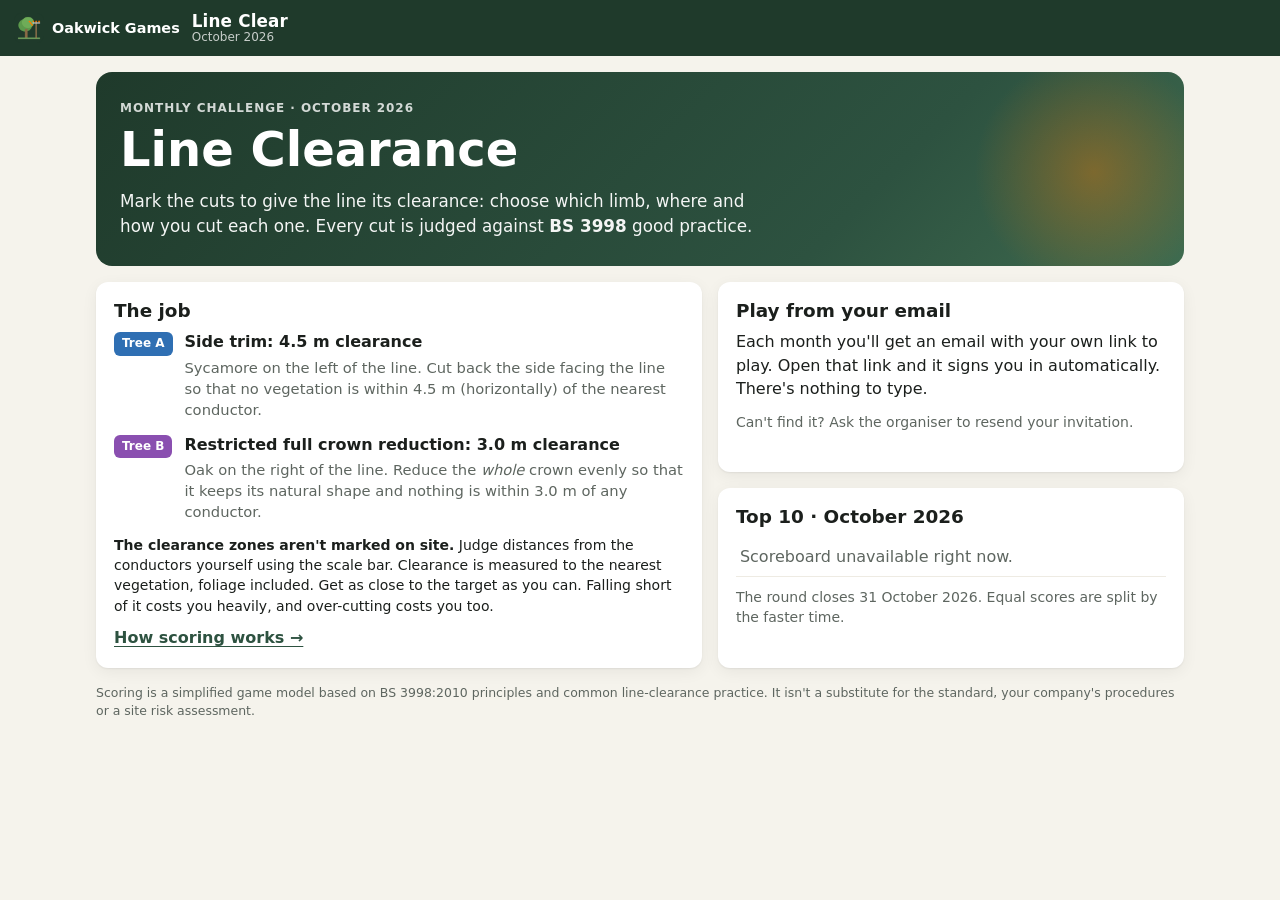
==== commit a8ae3fe8: "Update index.html" ====
--- a/games/2026-10-line-clear/index.html
+++ b/games/2026-10-line-clear/index.html
@@ -4,7 +4,7 @@
 <meta charset="utf-8">
 <meta name="viewport" content="width=device-width, initial-scale=1, viewport-fit=cover">
 <meta name="theme-color" content="#1f3a2b">
-<title>Line Clear · Oakwick Games</title>
+<title>Line Clearance · Oakwick Games</title>
 <link rel="manifest" href="../../manifest.webmanifest">
 <link rel="icon" href="../../icons/icon-192.png">
 <link rel="apple-touch-icon" href="../../icons/icon-192.png">
@@ -28,8 +28,8 @@
   <section class="hero">
     <div class="hero-text">
       <p class="eyebrow">Monthly challenge · <span class="roundLabel"></span></p>
-      <h1>Line Clear</h1>
-      <p class="lede">An 11kV overhead line runs between two trees. Mark the cuts to give the line its clearance: choose which limb, where and how you cut each one. Every cut is judged against <b>BS&nbsp;3998</b> good practice.</p>
+      <h1>Line Clearance</h1>
+      <p class="lede">Mark the cuts to give the line its clearance: choose which limb, where and how you cut each one. Every cut is judged against <b>BS&nbsp;3998</b> good practice.</p>
     </div>
   </section>
 
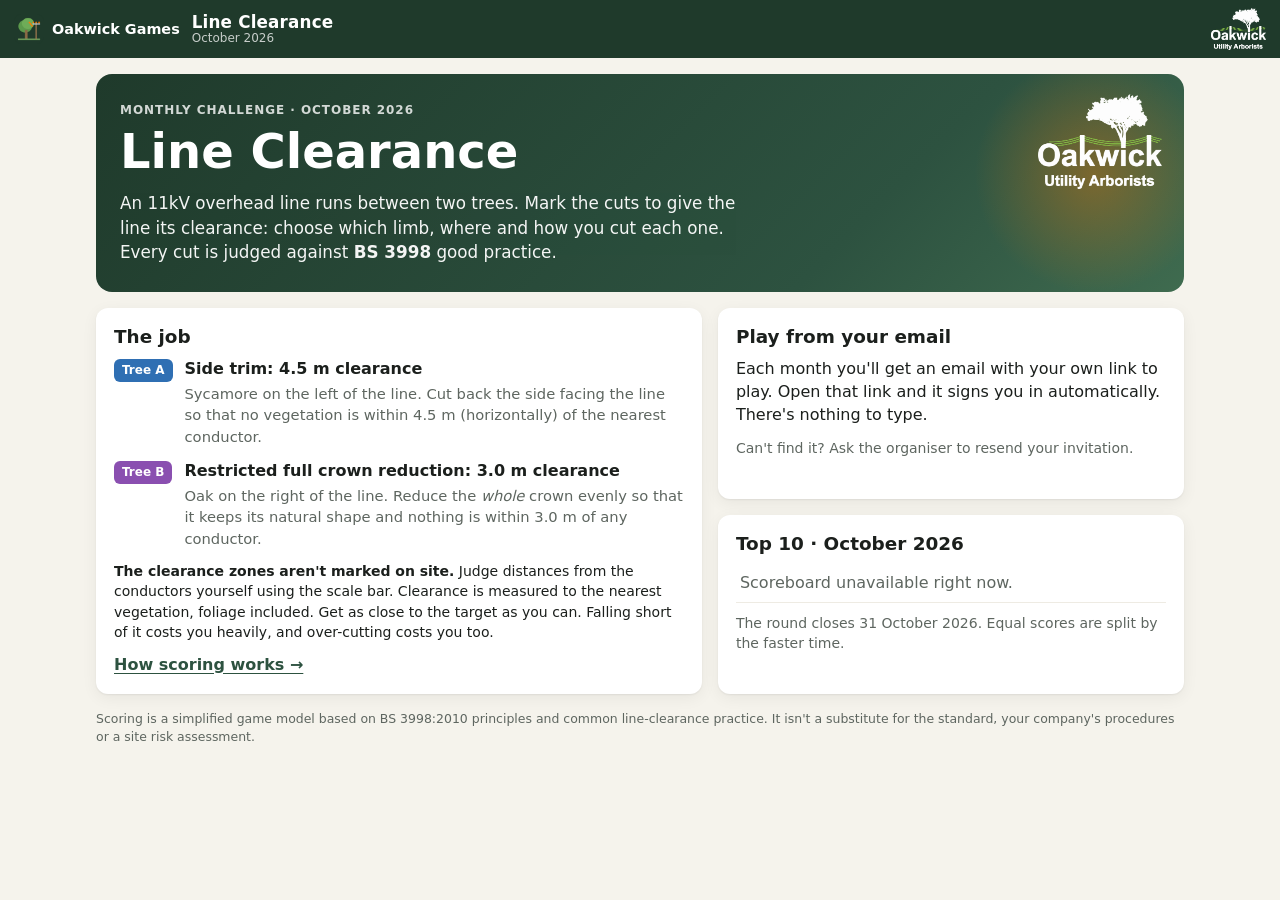
==== commit e4172e52: "Add files via upload" ====
--- a/games/2026-10-line-clear/index.html
+++ b/games/2026-10-line-clear/index.html
@@ -13,12 +13,13 @@
 <body>
 <header class="bar">
   <a class="brand" href="../../index.html" title="Oakwick Games home"><img src="../../icons/icon-192.png" alt=""><span>Oakwick Games</span></a>
-  <div class="title"><strong>Line Clear</strong><span id="roundLabel"></span></div>
+  <div class="title"><strong>Line Clearance</strong><span id="roundLabel"></span></div>
   <div class="hud" id="hud" hidden>
     <span class="chip" title="Time"><svg viewBox="0 0 24 24"><circle cx="12" cy="13" r="8"/><path d="M12 9v4l3 2M9 2h6"/></svg><b id="timer">00:00</b></span>
     <span class="chip" title="Cuts marked"><svg viewBox="0 0 24 24"><circle cx="6" cy="6" r="3"/><circle cx="6" cy="18" r="3"/><path d="M20 4L8.1 15.9M14.5 14.5L20 20M8.1 8.1L12 12"/></svg><b id="cutCount">0</b></span>
     <button class="btn primary" id="btnSubmit">Submit</button>
   </div>
+  <span class="co-logo on-dark bar-logo" role="img" aria-label="Oakwick Utility Arborists"></span>
 </header>
 
 <div class="demo-banner" id="demoBanner" hidden>Demo mode: no invitation link needed, and scores only save on this device.</div>
@@ -26,10 +27,11 @@
 <!-- ============ INTRO ============ -->
 <main id="screenIntro" class="screen intro">
   <section class="hero">
+    <span class="co-logo on-dark hero-logo" role="img" aria-label="Oakwick Utility Arborists"></span>
     <div class="hero-text">
       <p class="eyebrow">Monthly challenge · <span class="roundLabel"></span></p>
       <h1>Line Clearance</h1>
-      <p class="lede">Mark the cuts to give the line its clearance: choose which limb, where and how you cut each one. Every cut is judged against <b>BS&nbsp;3998</b> good practice.</p>
+      <p class="lede">An 11kV overhead line runs between two trees. Mark the cuts to give the line its clearance: choose which limb, where and how you cut each one. Every cut is judged against <b>BS&nbsp;3998</b> good practice.</p>
     </div>
   </section>
 
@@ -109,6 +111,7 @@
       </div>
     </div>
     <div class="toast" id="toast" role="status"></div>
+    <span class="co-logo stage-logo" role="img" aria-label="Oakwick Utility Arborists"></span>
     <div class="hint" id="hint">Tap a branch to mark a cut · drag to pan · pinch or scroll to zoom</div>
   </div>
 
--- a/games/2026-10-line-clear/style.css
+++ b/games/2026-10-line-clear/style.css
@@ -273,3 +273,19 @@
   /* on phones, put the "start / your score / winner" cards above the job description */
   .intro-grid > .start, .intro-grid > .done, .intro-grid > .winner-card, #noKeyCard, #closedCard { order: -1; }
 }
+
+/* ---- company logo ----
+   Opening screen: top right of the green panel. Game screen: top right of the bar, or on a phone
+   (where the bar is full) bottom right of the site view. */
+.co-logo { display: block; flex: none; aspect-ratio: 420 / 323; background: url("../../icons/oakwick-logo.png") center / contain no-repeat; }
+.co-logo.on-dark { background-image: url("../../icons/oakwick-logo-white.png"); }
+.bar-logo { height: 42px; margin-left: 4px; }
+.hero-logo { position: absolute; top: 20px; right: 22px; width: 124px; z-index: 1; }
+.hero-text { position: relative; z-index: 1; }
+.stage-logo { display: none; position: absolute; right: 10px; bottom: 10px; width: 58px; box-sizing: content-box; padding: 5px 7px; background-color: rgba(255,255,255,.9); background-origin: content-box; border-radius: 8px; pointer-events: none; }
+@media (max-width: 860px) {
+  .bar-logo { display: none; }
+  .stage-logo { display: block; }
+  .hero-logo { width: 68px; top: 14px; right: 14px; }
+  .hero .eyebrow { padding-right: 78px; }
+}
